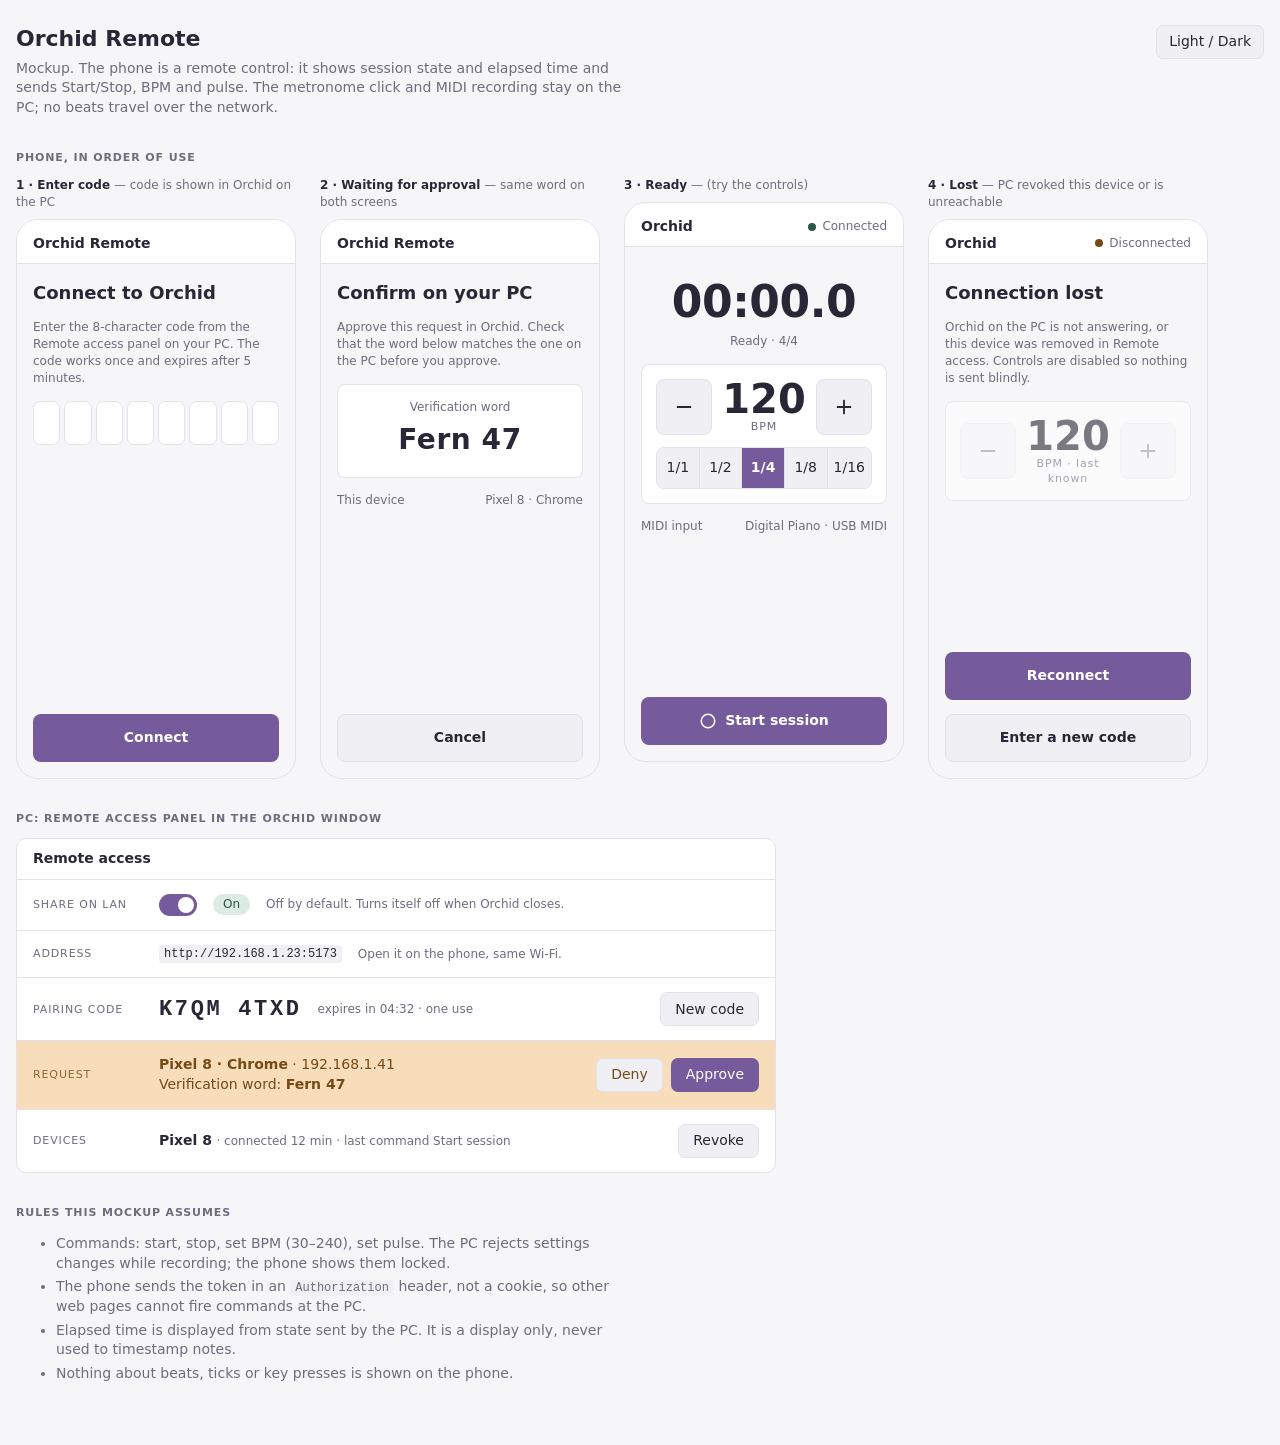
==== docs/orchid-design/remote-mockup.html @ fb976b64 "Restore core, platform adapters and MAUI UI preview with themed UI Snapshot of the working tree on t" ====
<!doctype html>
<html lang="en">
<head>
<meta charset="utf-8">
<meta name="viewport" content="width=device-width, initial-scale=1">
<title>Orchid Remote mockup</title>
<style>
  /* Tokens from UI-SPEC.md so the remote matches the desktop app. */
  :root {
    --bg: #F6F5F8; --surface: #FFFFFF; --subtle: #F0EFF4; --text: #292735; --muted: #706B7D;
    --border: #E4E1EB; --accent: #755B9B; --on-accent: #FFFFFF; --live: #2B5844; --live-bg: #DCEBE4;
    --warn: #754A17; --warn-bg: #F7DDBA;
  }
  @media (prefers-color-scheme: dark) {
    :root:not([data-theme="light"]) {
      --bg: #17171D; --surface: #202027; --subtle: #292932; --text: #E9E7EF; --muted: #AAA5B8;
      --border: #383640; --accent: #C1A8E4; --on-accent: #21142E; --live: #C3E3D0; --live-bg: #29473C;
      --warn: #FFE4BC; --warn-bg: #715133;
    }
  }
  :root[data-theme="dark"] {
    --bg: #17171D; --surface: #202027; --subtle: #292932; --text: #E9E7EF; --muted: #AAA5B8;
    --border: #383640; --accent: #C1A8E4; --on-accent: #21142E; --live: #C3E3D0; --live-bg: #29473C;
    --warn: #FFE4BC; --warn-bg: #715133;
  }
  * { box-sizing: border-box; }
  body { margin: 0; background: var(--bg); color: var(--text); font: 14px/1.4 system-ui, "Segoe UI", Roboto, sans-serif; }
  .page { max-width: 1280px; margin: 0 auto; padding: 24px 16px 48px; }
  header.top { display: flex; justify-content: space-between; align-items: baseline; gap: 16px; flex-wrap: wrap; margin-bottom: 8px; }
  h1 { font-size: 22px; margin: 0; font-weight: 600; }
  h2 { font-size: 11px; letter-spacing: .08em; text-transform: uppercase; color: var(--muted); font-weight: 600; margin: 32px 0 12px; }
  p.note { color: var(--muted); margin: 4px 0 0; max-width: 70ch; }
  button { font: inherit; color: inherit; cursor: pointer; }
  .theme-toggle { background: var(--subtle); border: 1px solid var(--border); border-radius: 7px; padding: 6px 12px; }

  .phones { display: flex; flex-wrap: wrap; gap: 24px; align-items: flex-start; }
  .phone-wrap { width: 280px; }
  .caption { font-size: 12px; color: var(--muted); margin: 0 0 8px; }
  .caption b { color: var(--text); font-weight: 600; }
  .phone { width: 280px; height: 560px; border: 1px solid var(--border); border-radius: 22px; background: var(--bg);
           display: flex; flex-direction: column; overflow: hidden; }
  .bar { display: flex; align-items: center; gap: 8px; padding: 14px 16px 10px; border-bottom: 1px solid var(--border); background: var(--surface); }
  .bar .name { font-weight: 600; }
  .bar .where { color: var(--muted); font-size: 12px; margin-left: auto; display: flex; align-items: center; gap: 6px; }
  .dot { width: 8px; height: 8px; border-radius: 50%; background: var(--muted); display: inline-block; }
  .dot.ok { background: var(--live); } .dot.rec { background: var(--accent); } .dot.bad { background: var(--warn); }
  .body { flex: 1; padding: 16px; display: flex; flex-direction: column; gap: 14px; }
  .lead { font-size: 18px; font-weight: 600; margin: 0; }
  .muted { color: var(--muted); font-size: 12px; }

  .cells { display: grid; grid-template-columns: repeat(8, 1fr); gap: 4px; }
  .cells input { width: 100%; height: 44px; text-align: center; font: 600 18px ui-monospace, "Cascadia Mono", Consolas, monospace;
                 text-transform: uppercase; background: var(--surface); color: var(--text); border: 1px solid var(--border);
                 border-radius: 7px; padding: 0; }
  .cells input:focus { outline: 2px solid var(--accent); outline-offset: 0; border-color: transparent; }
  .btn { width: 100%; height: 48px; border-radius: 8px; border: 1px solid var(--border); background: var(--subtle); font-weight: 600;
         display: flex; align-items: center; justify-content: center; gap: 8px; }
  .btn.primary { background: var(--accent); color: var(--on-accent); border-color: transparent; }
  .btn:disabled { opacity: .45; cursor: not-allowed; }
  .btn svg { width: 18px; height: 18px; flex: none; }
  .verify { background: var(--surface); border: 1px solid var(--border); border-radius: 8px; padding: 14px; text-align: center; }
  .verify .word { font-size: 28px; font-weight: 600; letter-spacing: .02em; margin: 4px 0; }

  .time { text-align: center; padding: 8px 0 0; }
  .time .t { font-size: 44px; font-weight: 600; font-variant-numeric: tabular-nums; letter-spacing: -.01em; }
  .time .s { font-size: 12px; color: var(--muted); display: flex; align-items: center; gap: 6px; justify-content: center; }
  .card { background: var(--surface); border: 1px solid var(--border); border-radius: 8px; padding: 14px; }
  .bpm { display: grid; grid-template-columns: 56px 1fr 56px; align-items: center; gap: 8px; }
  .bpm .step { height: 56px; border-radius: 8px; border: 1px solid var(--border); background: var(--subtle); display: grid; place-items: center; }
  .bpm .step:disabled { opacity: .45; cursor: not-allowed; }
  .bpm .step svg { width: 22px; height: 22px; }
  .bpm .val { text-align: center; }
  .bpm .val b { font-size: 40px; font-weight: 600; font-variant-numeric: tabular-nums; line-height: 1; }
  .bpm .val span { display: block; font-size: 11px; letter-spacing: .08em; color: var(--muted); }
  .seg { display: grid; grid-template-columns: repeat(5, 1fr); border: 1px solid var(--border); border-radius: 8px; overflow: hidden; margin-top: 12px; }
  .seg button { height: 40px; border: 0; border-right: 1px solid var(--border); background: var(--subtle); }
  .seg button:last-child { border-right: 0; }
  .seg button[aria-pressed="true"] { background: var(--accent); color: var(--on-accent); font-weight: 600; }
  .seg button:disabled { opacity: .45; cursor: not-allowed; }
  .lock { font-size: 12px; color: var(--warn); background: var(--warn-bg); border-radius: 6px; padding: 6px 10px; }
  .device { display: flex; justify-content: space-between; font-size: 12px; color: var(--muted); }
  .spacer { flex: 1; }

  /* PC side */
  .pc { border: 1px solid var(--border); border-radius: 10px; background: var(--surface); overflow: hidden; max-width: 760px; }
  .pc .titlebar { padding: 10px 16px; border-bottom: 1px solid var(--border); font-weight: 600; }
  .pc .row { display: flex; align-items: center; gap: 16px; padding: 14px 16px; border-bottom: 1px solid var(--border); flex-wrap: wrap; }
  .pc .row:last-child { border-bottom: 0; }
  .pc .label { color: var(--muted); font-size: 11px; letter-spacing: .08em; text-transform: uppercase; min-width: 110px; }
  .code { font: 600 22px ui-monospace, "Cascadia Mono", Consolas, monospace; letter-spacing: .12em; }
  .pill { font-size: 12px; background: var(--live-bg); color: var(--live); border-radius: 999px; padding: 2px 10px; }
  .pill.off { background: var(--subtle); color: var(--muted); }
  .sw { width: 38px; height: 22px; border-radius: 11px; background: var(--accent); position: relative; border: 0; padding: 0; }
  .sw::after { content: ""; position: absolute; top: 3px; left: 19px; width: 16px; height: 16px; border-radius: 50%; background: var(--on-accent); }
  .pc .actions { margin-left: auto; display: flex; gap: 8px; }
  .pc .actions button { height: 34px; padding: 0 14px; border-radius: 7px; border: 1px solid var(--border); background: var(--subtle); }
  .pc .actions .primary { background: var(--accent); color: var(--on-accent); border-color: transparent; }
  .pending { background: var(--warn-bg); color: var(--warn); }
  .pending .label { color: inherit; opacity: .8; }
  .flow { color: var(--muted); max-width: 70ch; }
  .flow li { margin: 4px 0; }
  code { font-family: ui-monospace, "Cascadia Mono", Consolas, monospace; font-size: 12px; background: var(--subtle); padding: 1px 5px; border-radius: 4px; }
</style>
</head>
<body>
<div class="page">
  <header class="top">
    <div>
      <h1>Orchid Remote</h1>
      <p class="note">Mockup. The phone is a remote control: it shows session state and elapsed time and sends Start/Stop, BPM and pulse. The metronome click and MIDI recording stay on the PC; no beats travel over the network.</p>
    </div>
    <button class="theme-toggle" id="theme" type="button">Light / Dark</button>
  </header>

  <h2>Phone, in order of use</h2>
  <div class="phones">

    <div class="phone-wrap">
      <p class="caption"><b>1 · Enter code</b> — code is shown in Orchid on the PC</p>
      <div class="phone">
        <div class="bar"><span class="name">Orchid Remote</span></div>
        <div class="body">
          <p class="lead">Connect to Orchid</p>
          <p class="muted" style="margin:0">Enter the 8-character code from the Remote access panel on your PC. The code works once and expires after 5 minutes.</p>
          <div class="cells" id="cells" aria-label="8-character pairing code">
            <input maxlength="1" inputmode="text" autocapitalize="characters" autocomplete="off" aria-label="Character 1">
            <input maxlength="1" inputmode="text" autocapitalize="characters" autocomplete="off" aria-label="Character 2">
            <input maxlength="1" inputmode="text" autocapitalize="characters" autocomplete="off" aria-label="Character 3">
            <input maxlength="1" inputmode="text" autocapitalize="characters" autocomplete="off" aria-label="Character 4">
            <input maxlength="1" inputmode="text" autocapitalize="characters" autocomplete="off" aria-label="Character 5">
            <input maxlength="1" inputmode="text" autocapitalize="characters" autocomplete="off" aria-label="Character 6">
            <input maxlength="1" inputmode="text" autocapitalize="characters" autocomplete="off" aria-label="Character 7">
            <input maxlength="1" inputmode="text" autocapitalize="characters" autocomplete="off" aria-label="Character 8">
          </div>
          <div class="spacer"></div>
          <button class="btn primary" type="button">Connect</button>
        </div>
      </div>
    </div>

    <div class="phone-wrap">
      <p class="caption"><b>2 · Waiting for approval</b> — same word on both screens</p>
      <div class="phone">
        <div class="bar"><span class="name">Orchid Remote</span></div>
        <div class="body">
          <p class="lead">Confirm on your PC</p>
          <p class="muted" style="margin:0">Approve this request in Orchid. Check that the word below matches the one on the PC before you approve.</p>
          <div class="verify">
            <div class="muted">Verification word</div>
            <div class="word">Fern 47</div>
          </div>
          <div class="device"><span>This device</span><span>Pixel 8 · Chrome</span></div>
          <div class="spacer"></div>
          <button class="btn" type="button">Cancel</button>
        </div>
      </div>
    </div>

    <div class="phone-wrap">
      <p class="caption"><b>3 · Ready</b> — (try the controls)</p>
      <div class="phone" id="remote">
        <div class="bar"><span class="name">Orchid</span><span class="where"><span class="dot ok" id="dot"></span><span id="conn">Connected</span></span></div>
        <div class="body">
          <div class="time">
            <div class="t" id="elapsed">00:00.0</div>
            <div class="s"><span id="state">Ready · 4/4</span></div>
          </div>
          <div class="card">
            <div class="bpm">
              <button class="step" id="minus" type="button" aria-label="Decrease BPM"><svg viewBox="0 0 24 24" fill="none" stroke="currentColor" stroke-width="2" stroke-linecap="round"><path d="M5 12h14"/></svg></button>
              <div class="val"><b id="bpm">120</b><span>BPM</span></div>
              <button class="step" id="plus" type="button" aria-label="Increase BPM"><svg viewBox="0 0 24 24" fill="none" stroke="currentColor" stroke-width="2" stroke-linecap="round"><path d="M5 12h14M12 5v14"/></svg></button>
            </div>
            <div class="seg" id="pulse" role="group" aria-label="Pulse">
              <button type="button" aria-pressed="false">1/1</button>
              <button type="button" aria-pressed="false">1/2</button>
              <button type="button" aria-pressed="true">1/4</button>
              <button type="button" aria-pressed="false">1/8</button>
              <button type="button" aria-pressed="false">1/16</button>
            </div>
          </div>
          <div class="lock" id="lock" hidden>Locked while recording</div>
          <div class="device"><span>MIDI input</span><span>Digital Piano · USB MIDI</span></div>
          <div class="spacer"></div>
          <button class="btn primary" id="go" type="button">
            <svg viewBox="0 0 24 24" fill="none" stroke="currentColor" stroke-width="2"><circle cx="12" cy="12" r="9"/></svg>
            <span id="golabel">Start session</span>
          </button>
        </div>
      </div>
    </div>

    <div class="phone-wrap">
      <p class="caption"><b>4 · Lost</b> — PC revoked this device or is unreachable</p>
      <div class="phone">
        <div class="bar"><span class="name">Orchid</span><span class="where"><span class="dot bad"></span>Disconnected</span></div>
        <div class="body">
          <p class="lead">Connection lost</p>
          <p class="muted" style="margin:0">Orchid on the PC is not answering, or this device was removed in Remote access. Controls are disabled so nothing is sent blindly.</p>
          <div class="card" style="opacity:.6">
            <div class="bpm">
              <button class="step" disabled aria-label="Decrease BPM"><svg viewBox="0 0 24 24" fill="none" stroke="currentColor" stroke-width="2" stroke-linecap="round"><path d="M5 12h14"/></svg></button>
              <div class="val"><b>120</b><span>BPM · last known</span></div>
              <button class="step" disabled aria-label="Increase BPM"><svg viewBox="0 0 24 24" fill="none" stroke="currentColor" stroke-width="2" stroke-linecap="round"><path d="M5 12h14M12 5v14"/></svg></button>
            </div>
          </div>
          <div class="spacer"></div>
          <button class="btn primary" type="button">Reconnect</button>
          <button class="btn" type="button">Enter a new code</button>
        </div>
      </div>
    </div>
  </div>

  <h2>PC: Remote access panel in the Orchid window</h2>
  <div class="pc">
    <div class="titlebar">Remote access</div>
    <div class="row">
      <span class="label">Share on LAN</span>
      <button class="sw" type="button" aria-label="Share on local network" aria-pressed="true"></button>
      <span class="pill">On</span>
      <span class="muted">Off by default. Turns itself off when Orchid closes.</span>
    </div>
    <div class="row">
      <span class="label">Address</span>
      <code>http://192.168.1.23:5173</code>
      <span class="muted">Open it on the phone, same Wi-Fi.</span>
    </div>
    <div class="row">
      <span class="label">Pairing code</span>
      <span class="code">K7QM 4TXD</span>
      <span class="muted">expires in 04:32 · one use</span>
      <div class="actions"><button type="button">New code</button></div>
    </div>
    <div class="row pending">
      <span class="label">Request</span>
      <div>
        <div><b>Pixel 8 · Chrome</b> · 192.168.1.41</div>
        <div>Verification word: <b>Fern 47</b></div>
      </div>
      <div class="actions"><button type="button">Deny</button><button class="primary" type="button">Approve</button></div>
    </div>
    <div class="row">
      <span class="label">Devices</span>
      <div><b>Pixel 8</b> <span class="muted">· connected 12 min · last command Start session</span></div>
      <div class="actions"><button type="button">Revoke</button></div>
    </div>
  </div>

  <h2>Rules this mockup assumes</h2>
  <ul class="flow">
    <li>Commands: start, stop, set BPM (30–240), set pulse. The PC rejects settings changes while recording; the phone shows them locked.</li>
    <li>The phone sends the token in an <code>Authorization</code> header, not a cookie, so other web pages cannot fire commands at the PC.</li>
    <li>Elapsed time is displayed from state sent by the PC. It is a display only, never used to timestamp notes.</li>
    <li>Nothing about beats, ticks or key presses is shown on the phone.</li>
  </ul>
</div>

<script>
  // Mockup behavior only: nothing is sent anywhere.
  const root = document.documentElement;
  document.getElementById('theme').addEventListener('click', () => {
    const dark = getComputedStyle(root).getPropertyValue('--bg').trim() === '#17171D';
    root.dataset.theme = dark ? 'light' : 'dark';
  });

  const cells = [...document.querySelectorAll('#cells input')];
  cells.forEach((cell, i) => {
    cell.addEventListener('input', () => { cell.value = cell.value.replace(/[^a-z0-9]/gi, '').toUpperCase(); if (cell.value && cells[i + 1]) cells[i + 1].focus(); });
    cell.addEventListener('keydown', e => { if (e.key === 'Backspace' && !cell.value && cells[i - 1]) cells[i - 1].focus(); });
    cell.addEventListener('paste', e => {
      const text = (e.clipboardData.getData('text') || '').replace(/[^a-z0-9]/gi, '').toUpperCase().slice(0, 8);
      if (!text) return;
      e.preventDefault();
      cells.forEach((c, j) => c.value = text[j] || '');
      (cells[Math.min(text.length, 7)]).focus();
    });
  });

  let bpm = 120, recording = false, seconds = 0, timer = null;
  const $ = id => document.getElementById(id);
  const pulseButtons = [...document.querySelectorAll('#pulse button')];
  const controls = [$('minus'), $('plus'), ...pulseButtons];
  const fmt = s => String(Math.floor(s / 60)).padStart(2, '0') + ':' + (s % 60).toFixed(1).padStart(4, '0');

  function setBpm(v) { bpm = Math.min(240, Math.max(30, v)); $('bpm').textContent = bpm; }
  $('minus').addEventListener('click', () => setBpm(bpm - 1));
  $('plus').addEventListener('click', () => setBpm(bpm + 1));
  pulseButtons.forEach(b => b.addEventListener('click', () => pulseButtons.forEach(x => x.setAttribute('aria-pressed', String(x === b)))));

  $('go').addEventListener('click', () => {
    recording = !recording;
    controls.forEach(c => c.disabled = recording);
    $('lock').hidden = !recording;
    $('golabel').textContent = recording ? 'Stop' : 'Start session';
    $('go').querySelector('svg').innerHTML = recording ? '<rect x="5" y="5" width="14" height="14" rx="2"/>' : '<circle cx="12" cy="12" r="9"/>';
    $('dot').className = 'dot ' + (recording ? 'rec' : 'ok');
    $('state').textContent = recording ? 'Recording' : 'Stopped · recording kept in memory';
    clearInterval(timer);
    if (recording) { seconds = 0; timer = setInterval(() => { seconds += .1; $('elapsed').textContent = fmt(seconds); }, 100); }
  });
</script>
</body>
</html>
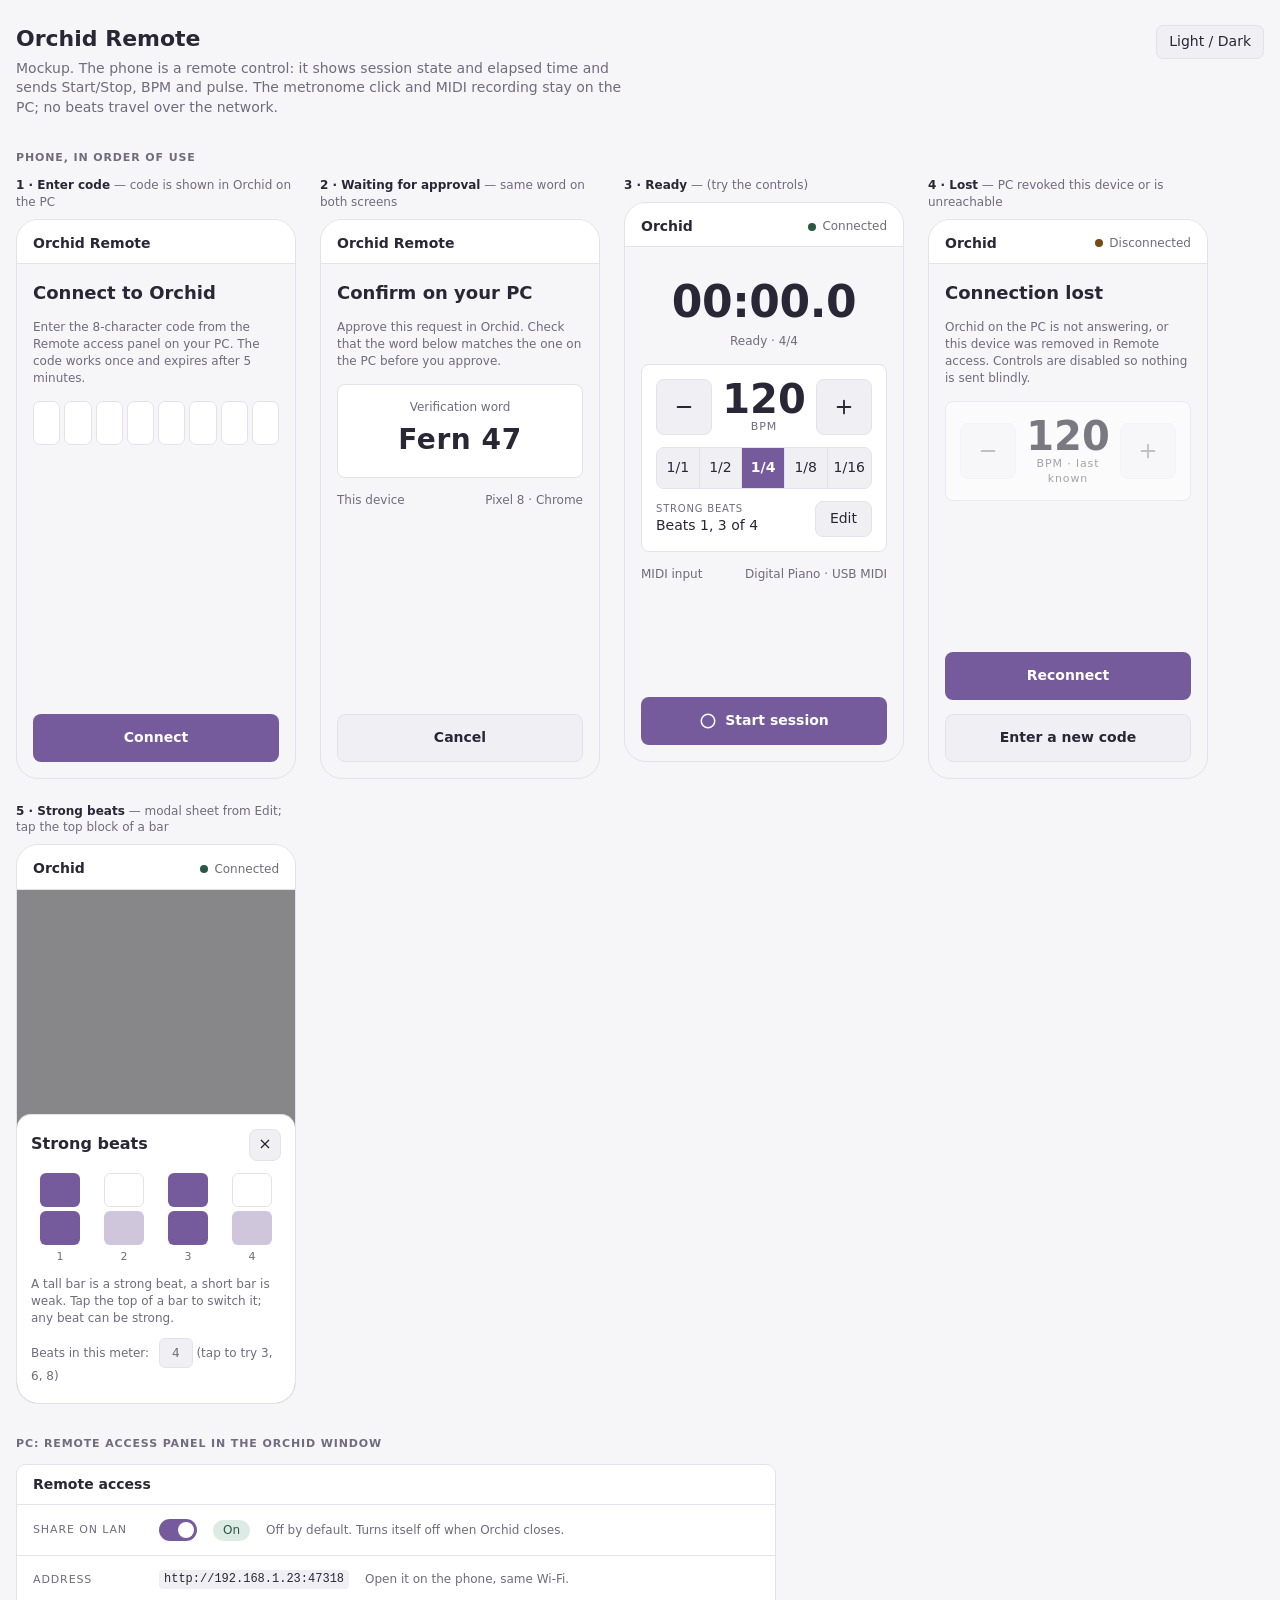
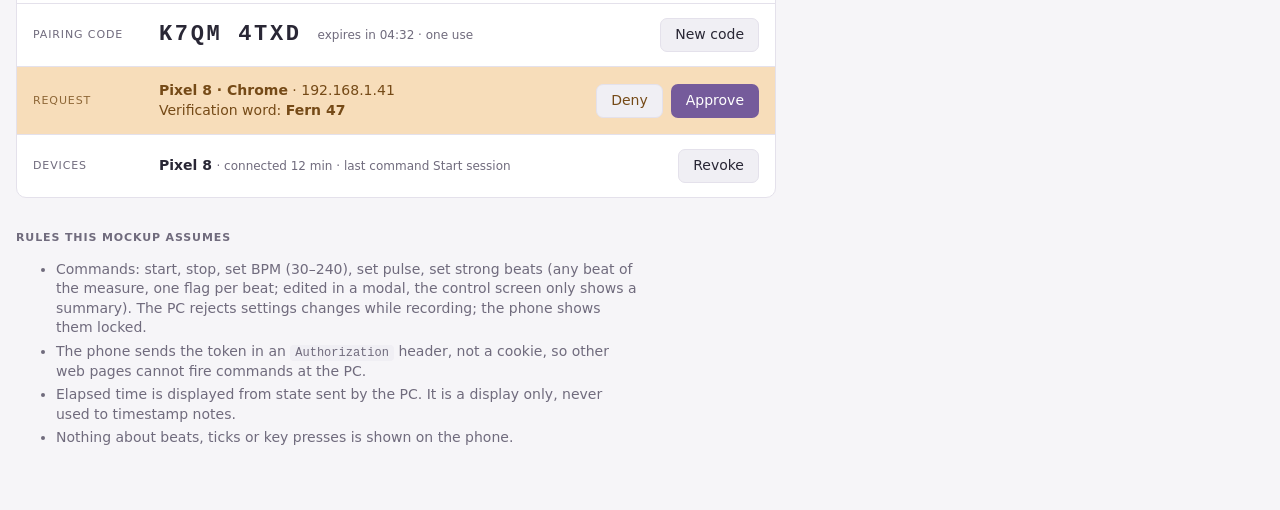
==== commit a574e032: "Add shared modal and beat-bar components, remote mock and UI implementation plan - UiPreview: strong" ====
--- a/docs/orchid-design/remote-mockup.html
+++ b/docs/orchid-design/remote-mockup.html
@@ -77,6 +77,22 @@
   .seg button:last-child { border-right: 0; }
   .seg button[aria-pressed="true"] { background: var(--accent); color: var(--on-accent); font-weight: 600; }
   .seg button:disabled { opacity: .45; cursor: not-allowed; }
+  .beats-row { margin-top: 12px; display: flex; align-items: center; justify-content: space-between; gap: 8px; }
+  .beats-label { font-size: 10px; letter-spacing: .08em; color: var(--muted); }
+  .beats-row button { height: 36px; padding: 0 14px; border-radius: 8px; border: 1px solid var(--border); background: var(--subtle); }
+  .beats-row button:disabled { opacity: .45; cursor: not-allowed; }
+  .scrim { position: relative; flex: 1; }
+  .scrim::before { content: ""; position: absolute; inset: 0; background: rgb(0 0 0 / .45); }
+  .sheet { position: absolute; left: 0; right: 0; bottom: 0; background: var(--surface); border-top: 1px solid var(--border); border-radius: 14px 14px 0 0; padding: 14px 14px 18px; display: grid; gap: 12px; }
+  .sheet-head { display: flex; justify-content: space-between; align-items: center; font-weight: 600; font-size: 16px; }
+  .sheet-head span { width: 32px; height: 32px; display: grid; place-items: center; border: 1px solid var(--border); border-radius: 8px; background: var(--subtle); font-weight: 400; }
+  .beat-bars { display: grid; grid-template-columns: repeat(auto-fit, minmax(28px, 1fr)); gap: 10px 6px; }
+  .beat-bars .column { display: flex; flex-direction: column; align-items: center; gap: 4px; }
+  .beat-bars .block { width: min(100%, 40px); height: 34px; padding: 0; border-radius: 6px; border: 1px solid transparent; cursor: pointer; }
+  .beat-bars .on { background: var(--accent); }
+  .beat-bars .weak { background: color-mix(in srgb, var(--accent) 35%, var(--surface)); }
+  .beat-bars .off { background: var(--surface); border-color: var(--border); }
+  .beat-bars .number { font-size: 11px; color: var(--muted); }
   .lock { font-size: 12px; color: var(--warn); background: var(--warn-bg); border-radius: 6px; padding: 6px 10px; }
   .device { display: flex; justify-content: space-between; font-size: 12px; color: var(--muted); }
   .spacer { flex: 1; }
@@ -178,6 +194,10 @@
               <button type="button" aria-pressed="false">1/8</button>
               <button type="button" aria-pressed="false">1/16</button>
             </div>
+            <div class="beats-row">
+              <div><div class="beats-label">STRONG BEATS</div><div id="beats-summary">Beats 1, 3 of 4</div></div>
+              <button type="button" id="beats-edit">Edit</button>
+            </div>
           </div>
           <div class="lock" id="lock" hidden>Locked while recording</div>
           <div class="device"><span>MIDI input</span><span>Digital Piano · USB MIDI</span></div>
@@ -210,6 +230,20 @@
         </div>
       </div>
     </div>
+
+    <div class="phone-wrap">
+      <p class="caption"><b>5 · Strong beats</b> — modal sheet from Edit; tap the top block of a bar</p>
+      <div class="phone" style="position:relative">
+        <div class="bar"><span class="name">Orchid</span><span class="where"><span class="dot ok"></span>Connected</span></div>
+        <div class="scrim"></div>
+        <div class="sheet">
+          <div class="sheet-head">Strong beats <span>×</span></div>
+          <div class="beat-bars" id="bars" role="group" aria-label="Strong beats"></div>
+          <div class="muted">A tall bar is a strong beat, a short bar is weak. Tap the top of a bar to switch it; any beat can be strong.</div>
+          <div class="muted">Beats in this meter: <button type="button" id="meter" style="margin-left:6px;height:30px;padding:0 12px;border-radius:6px;border:1px solid var(--border);background:var(--subtle)">4</button> (tap to try 3, 6, 8)</div>
+        </div>
+      </div>
+    </div>
   </div>
 
   <h2>PC: Remote access panel in the Orchid window</h2>
@@ -223,7 +257,7 @@
     </div>
     <div class="row">
       <span class="label">Address</span>
-      <code>http://192.168.1.23:5173</code>
+      <code>http://192.168.1.23:47318</code>
       <span class="muted">Open it on the phone, same Wi-Fi.</span>
     </div>
     <div class="row">
@@ -249,7 +283,7 @@
 
   <h2>Rules this mockup assumes</h2>
   <ul class="flow">
-    <li>Commands: start, stop, set BPM (30–240), set pulse. The PC rejects settings changes while recording; the phone shows them locked.</li>
+    <li>Commands: start, stop, set BPM (30–240), set pulse, set strong beats (any beat of the measure, one flag per beat; edited in a modal, the control screen only shows a summary). The PC rejects settings changes while recording; the phone shows them locked.</li>
     <li>The phone sends the token in an <code>Authorization</code> header, not a cookie, so other web pages cannot fire commands at the PC.</li>
     <li>Elapsed time is displayed from state sent by the PC. It is a display only, never used to timestamp notes.</li>
     <li>Nothing about beats, ticks or key presses is shown on the phone.</li>
@@ -280,13 +314,38 @@
   let bpm = 120, recording = false, seconds = 0, timer = null;
   const $ = id => document.getElementById(id);
   const pulseButtons = [...document.querySelectorAll('#pulse button')];
-  const controls = [$('minus'), $('plus'), ...pulseButtons];
+  const controls = [$('minus'), $('plus'), ...pulseButtons, $('beats-edit')];
   const fmt = s => String(Math.floor(s / 60)).padStart(2, '0') + ':' + (s % 60).toFixed(1).padStart(4, '0');
 
   function setBpm(v) { bpm = Math.min(240, Math.max(30, v)); $('bpm').textContent = bpm; }
   $('minus').addEventListener('click', () => setBpm(bpm - 1));
   $('plus').addEventListener('click', () => setBpm(bpm + 1));
   pulseButtons.forEach(b => b.addEventListener('click', () => pulseButtons.forEach(x => x.setAttribute('aria-pressed', String(x === b)))));
+
+  // The sheet: the same bars as the real component, so the mockup shows how any meter lays out.
+  let beats = [true, false, true, false];
+  const describe = b => { const s = b.flatMap((f, i) => f ? [i + 1] : []); return !s.length ? 'No strong beats' : s.length === b.length ? `Every beat is strong (${b.length})` : s.length === 1 ? `Beat ${s[0]} of ${b.length}` : `Beats ${s.join(', ')} of ${b.length}`; };
+  function drawBars() {
+    $('bars').replaceChildren(...beats.map((strong, i) => {
+      const column = Object.assign(document.createElement('div'), { className: 'column' });
+      const top = Object.assign(document.createElement('button'), { type: 'button', className: 'block ' + (strong ? 'on' : 'off') });
+      const bottom = Object.assign(document.createElement('button'), { type: 'button', className: 'block ' + (strong ? 'on' : 'weak') });
+      top.setAttribute('aria-label', `Beat ${i + 1}: ${strong ? 'strong' : 'weak'}, activate to make it ${strong ? 'weak' : 'strong'}`);
+      bottom.setAttribute('aria-label', `Beat ${i + 1}: make weak`);
+      top.addEventListener('click', () => { beats[i] = !beats[i]; drawBars(); });
+      bottom.addEventListener('click', () => { beats[i] = false; drawBars(); });
+      column.append(top, bottom, Object.assign(document.createElement('span'), { className: 'number', textContent: String(i + 1) }));
+      return column;
+    }));
+    $('beats-summary').textContent = describe(beats);
+    $('meter').textContent = beats.length;
+  }
+  $('meter').addEventListener('click', () => {
+    const sizes = [3, 4, 6, 8]; const next = sizes[(sizes.indexOf(beats.length) + 1) % sizes.length];
+    beats = Array.from({ length: next }, (_, i) => i === 0);
+    drawBars();
+  });
+  drawBars();
 
   $('go').addEventListener('click', () => {
     recording = !recording;
